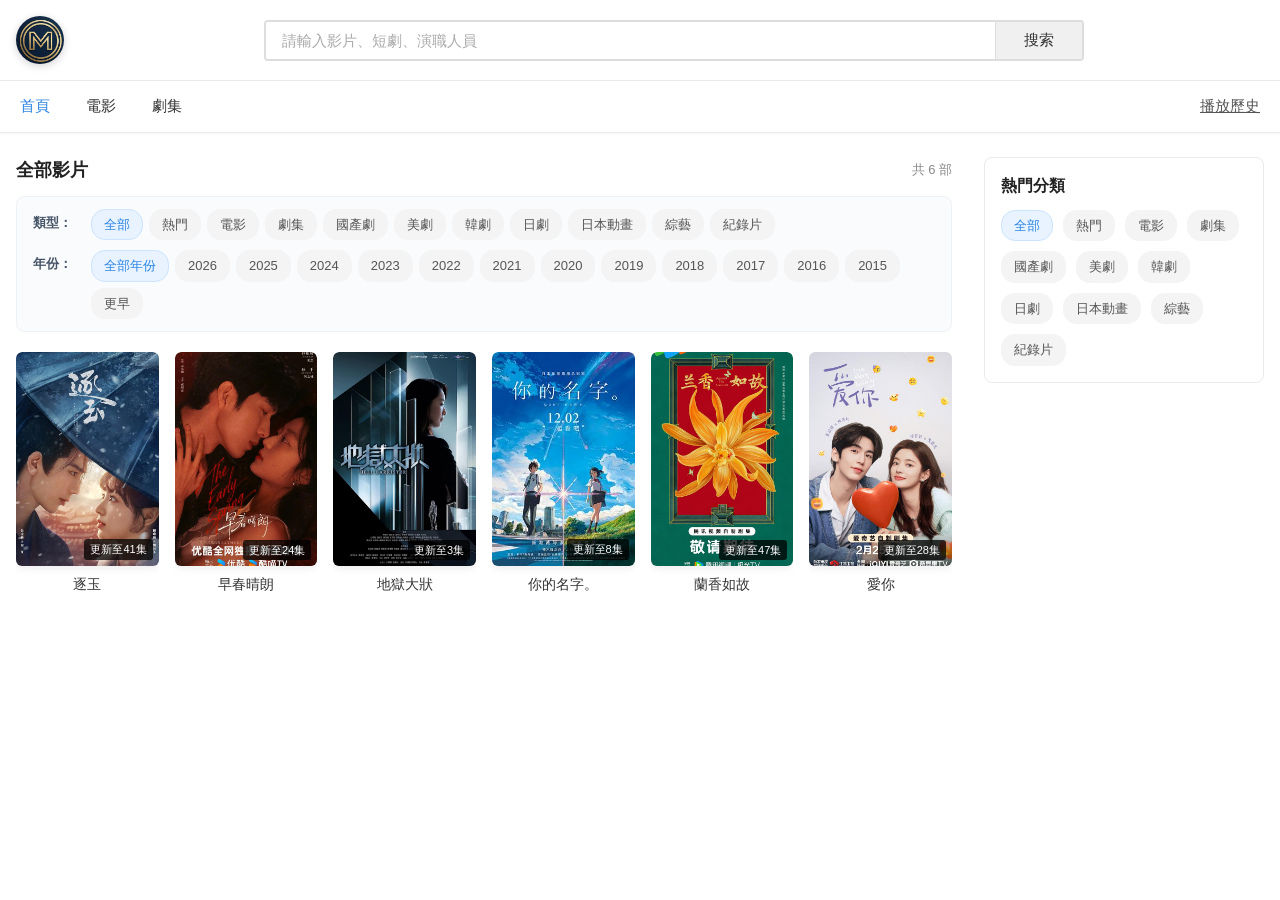
==== index.html @ cf7ba34e "Update - refresh function" ====
<!DOCTYPE html>
<html lang="zh-Hant">
<head>
  <meta charset="UTF-8">
  <meta name="viewport" content="width=device-width, initial-scale=1.0">
  <meta name="referrer" content="no-referrer">
  <title>影片串流媒體 - 在線點播與觀看</title>
  <link rel="icon" href="favicon.ico" type="image/x-icon">
  <link rel="shortcut icon" href="favicon.ico" type="image/x-icon">
  <link rel="apple-touch-icon" href="img/logo-192.png">
  <link rel="manifest" href="manifest.json">
  <link rel="stylesheet" href="css/style.css">
</head>
<body>

  <!-- Top Header with Logo and Search -->
  <header class="site-header">
    <div class="container">
      <div class="header-top">
        <a href="index.html" class="brand-logo" title="返回首頁"></a>
        <div class="search-box-wrap">
          <form id="searchForm" class="search-form">
            <input type="text" id="searchInput" class="search-input" placeholder="請輸入影片、短劇、演職人員" autocomplete="off">
            <button type="submit" class="search-btn">搜索</button>
          </form>
        </div>
      </div>
    </div>
  </header>

  <!-- Sub Navigation Bar -->
  <nav class="sub-nav">
    <div class="container">
      <ul class="nav-links">
        <li class="active"><a href="javascript:void(0)" onclick="filterCategory('all', this)">首頁</a></li>
        <li><a href="javascript:void(0)" onclick="filterCategory('電影', this)">電影</a></li>
        <li><a href="javascript:void(0)" onclick="filterCategory('劇集', this)">劇集</a></li>
        <li class="nav-right">
          <a href="history.html" class="nav-history-link">播放歷史</a>
        </li>
      </ul>
    </div>
  </nav>

  <!-- Main Body Content -->
  <main class="container">
    <div class="home-layout">
      
      <!-- Video Grid Section -->
      <section class="main-content">
        <div class="section-header" style="margin-bottom: 12px;">
          <h2 id="currentCategoryTitle" class="section-title">全部影片</h2>
          <span id="videoCountBadge" style="font-size: 13px; color: #888;">共 0 部</span>
        </div>

        <!-- Multi-Dimensional Filter Box (Type & Year) -->
        <div class="filter-panel" style="background: #fafbfc; border: 1px solid #edf2f7; border-radius: 8px; padding: 12px 16px; margin-bottom: 20px;">
          <!-- Type / Subcategory Row -->
          <div class="filter-row" style="display: flex; align-items: flex-start; gap: 10px; margin-bottom: 10px;">
            <span class="filter-label" style="font-size: 13px; font-weight: bold; color: #475569; padding-top: 4px; min-width: 48px;">類型：</span>
            <div id="subcategoryFilterBar" style="display: flex; flex-wrap: wrap; gap: 6px; flex: 1;">
              <!-- Dynamically populated -->
            </div>
          </div>
          <!-- Year Row -->
          <div class="filter-row" style="display: flex; align-items: flex-start; gap: 10px;">
            <span class="filter-label" style="font-size: 13px; font-weight: bold; color: #475569; padding-top: 4px; min-width: 48px;">年份：</span>
            <div id="yearFilterBar" style="display: flex; flex-wrap: wrap; gap: 6px; flex: 1;">
              <!-- Dynamically populated years -->
            </div>
          </div>
        </div>

        <!-- Video Cards Container -->
        <div id="videoGrid" class="video-grid">
          <!-- Dynamically populated or empty state -->
        </div>

        <!-- Day 1 Empty State -->
        <div id="emptyState" class="empty-state" style="display: none;">
          <svg viewBox="0 0 24 24" fill="none" stroke="currentColor" stroke-width="1.5">
            <path stroke-linecap="round" stroke-linejoin="round" d="m15.75 10.5 4.72-4.72a.75.75 0 0 1 1.28.53v11.38a.75.75 0 0 1-1.28.53l-4.72-4.72M4.5 18.75h9a2.25 2.25 0 0 0 2.25-2.25v-9a2.25 2.25 0 0 0-2.25-2.25h-9A2.25 2.25 0 0 0 2.25 7.5v9a2.25 2.25 0 0 0 2.25 2.25Z" />
          </svg>
          <h3>暫無影片</h3>
          <p>當前影片庫暫無影片，最新影視資源正在更新中，敬請期待！</p>
        </div>
      </section>

      <!-- Right Sidebar Tags -->
      <aside class="sidebar-content">
        <div class="sidebar-box">
          <h3 class="sidebar-title">最近熱門分類</h3>
          <div class="tag-cloud" id="tagCloud">
            <span class="tag-pill active" onclick="filterTag('全部', this)">全部</span>
            <span class="tag-pill" onclick="filterTag('熱門', this)">熱門</span>
            <span class="tag-pill" onclick="filterTag('國產劇', this)">國產劇</span>
            <span class="tag-pill" onclick="filterTag('美劇', this)">美劇</span>
            <span class="tag-pill" onclick="filterTag('英劇', this)">英劇</span>
            <span class="tag-pill" onclick="filterTag('韓劇', this)">韓劇</span>
            <span class="tag-pill" onclick="filterTag('日劇', this)">日劇</span>
            <span class="tag-pill" onclick="filterTag('港劇', this)">港劇</span>
            <span class="tag-pill" onclick="filterTag('日本動畫', this)">日本動畫</span>
            <span class="tag-pill" onclick="filterTag('綜藝', this)">綜藝</span>
            <span class="tag-pill" onclick="filterTag('紀錄片', this)">紀錄片</span>
          </div>
        </div>
      </aside>

    </div>
  </main>

  <script src="js/app.js"></script>
  <script>
    // Register Service Worker for PWA Store Readiness
    if ('serviceWorker' in navigator) {
      window.addEventListener('load', () => {
        navigator.serviceWorker.register('./sw.js').then((reg) => {
          console.log('ServiceWorker registered with scope:', reg.scope);
        }).catch((err) => {
          console.warn('ServiceWorker registration error:', err);
        });
      });
    }

    let allVideos = [];
    let currentCategory = 'all';
    let currentTag = '全部';
    let currentYear = '全部年份';
    let searchQuery = '';

    const SUBCATEGORIES = {
      "劇集": ["全部", "國產劇", "美劇", "英劇", "韓劇", "日劇", "港劇", "日本動畫", "綜藝", "紀錄片"],
      "電影": ["全部", "最新", "經典", "華語", "歐美", "韓國", "日本", "動作", "喜劇", "愛情", "科幻", "懸疑", "恐怖"]
    };

    const YEARS = [
      "全部年份", "2026", "2025", "2024", "2023", "2022", "2021",
      "2020", "2019", "2018", "2017", "2016", "2015", "更早"
    ];

    document.addEventListener('DOMContentLoaded', async () => {
      initCommonHeader('home');
      
      // Check query param for category
      const urlCat = getUrlParam('cat');
      if (urlCat) {
        if (urlCat.includes('電影') || urlCat.includes('電影')) {
          currentCategory = '電影';
        } else if (urlCat.includes('劇') || urlCat.includes('劇')) {
          currentCategory = '劇集';
        }
        updateNavActive();
      }

      // Check query param for search
      const urlQ = getUrlParam('q');
      if (urlQ) {
        document.getElementById('searchInput').value = urlQ;
        searchQuery = urlQ;
      }

      renderCategorySubFilterUI();
      renderYearFilterUI();
      await refreshVideoList();

      // Auto-refresh library when returning to app on TV Box or switching back to tab
      document.addEventListener('visibilitychange', () => {
        if (document.visibilityState === 'visible') {
          refreshVideoList();
        }
      });
    });

    function updateNavActive() {
      const lis = document.querySelectorAll('.nav-links li');
      lis.forEach(li => {
        const txt = li.textContent.trim();
        if (currentCategory === 'all' && txt === '首頁') li.classList.add('active');
        else if (currentCategory === '電影' && txt === '電影') li.classList.add('active');
        else if (currentCategory === '劇集' && txt === '劇集') li.classList.add('active');
        else li.classList.remove('active');
      });
      document.getElementById('currentCategoryTitle').textContent = currentCategory === 'all' ? '全部影片' : currentCategory;
    }

    async function refreshVideoList() {
      allVideos = await loadVideos();
      renderFilteredVideos();
    }

    function renderFilteredVideos() {
      const grid = document.getElementById('videoGrid');
      const emptyState = document.getElementById('emptyState');
      const badge = document.getElementById('videoCountBadge');

      let filtered = allVideos.slice();

      // Category filter
      if (currentCategory !== 'all') {
        filtered = filtered.filter(v => (v.category || '').includes(currentCategory));
      }

      // Tag / Subcategory filter
      if (currentTag !== '全部') {
        filtered = filtered.filter(v => {
          const sub = v.subcategory || '';
          const tags = Array.isArray(v.tags) ? v.tags.join(' ') : '';
          const detailsStr = v.details ? Object.values(v.details).join(' ') : '';
          const fullMeta = `${sub} ${tags} ${detailsStr} ${v.title} ${v.category || ''}`;
          return fullMeta.includes(currentTag);
        });
      }

      // Year filter
      if (currentYear !== '全部年份') {
        filtered = filtered.filter(v => {
          const y = String((v.details && v.details.year) || v.year || '').trim();
          if (!y) return false;
          if (currentYear === '更早') {
            const m = y.match(/\d{4}/);
            return m ? parseInt(m[0], 10) < 2015 : false;
          }
          return y.includes(currentYear);
        });
      }

      // Search filter
      if (searchQuery.trim()) {
        const q = searchQuery.toLowerCase().trim();
        filtered = filtered.filter(v => {
          const title = (v.title || '').toLowerCase();
          const actors = (v.details && v.details.actors ? v.details.actors : '').toLowerCase();
          const alias = (v.details && v.details.alias ? v.details.alias : '').toLowerCase();
          return title.includes(q) || actors.includes(q) || alias.includes(q);
        });
      }

      badge.textContent = `共 ${filtered.length} 部`;

      if (filtered.length === 0) {
        grid.style.display = 'none';
        emptyState.style.display = 'block';
        if (allVideos.length > 0) {
          emptyState.querySelector('h3').textContent = '未找到匹配的影片';
          emptyState.querySelector('p').textContent = '換個關鍵詞或分類標籤試試吧！';
        } else {
          emptyState.querySelector('h3').textContent = '影片庫暫無影片（Day 1）';
          emptyState.querySelector('p').textContent = '請進入【管理後臺】輸入愛看機器人連結添加影片，或者點擊體驗演示影片。';
        }
        return;
      }

      emptyState.style.display = 'none';
      grid.style.display = 'grid';
      grid.innerHTML = '';

      filtered.forEach(video => {
        const card = document.createElement('a');
        card.className = 'video-card';
        card.href = `play.html?id=${encodeURIComponent(video.id)}`;

        let epBadge = '';
        if (video.sources && video.sources.length > 0) {
          const epCount = video.sources[0].episodes ? video.sources[0].episodes.length : 0;
          epBadge = epCount > 1 ? `更新至${epCount}集` : (epCount === 1 ? '全1集' : '正片');
        }

        const posterUrl = video.poster || APP_CONFIG.DEFAULT_FALLBACK_POSTER;

        card.innerHTML = `
          <div class="poster-wrap">
            <img src="${posterUrl}" alt="${video.title}" loading="lazy" referrerpolicy="no-referrer" onerror="this.src='${APP_CONFIG.DEFAULT_FALLBACK_POSTER}'">
            ${epBadge ? `<span class="poster-badge">${epBadge}</span>` : ''}
          </div>
          <div class="video-card-title" title="${video.title}">${video.title}</div>
        `;
        grid.appendChild(card);
      });
    }

    function renderCategorySubFilterUI() {
      const subcatBar = document.getElementById('subcategoryFilterBar');
      const tagCloud = document.getElementById('tagCloud');
      const sidebarTitle = document.querySelector('.sidebar-title');

      let tagList = [];
      if (currentCategory === '劇集') {
        tagList = SUBCATEGORIES['劇集'];
        if (sidebarTitle) sidebarTitle.textContent = '劇集分類';
      } else if (currentCategory === '電影') {
        tagList = SUBCATEGORIES['電影'];
        if (sidebarTitle) sidebarTitle.textContent = '電影分類';
      } else {
        tagList = ["全部", "熱門", "電影", "劇集", "國產劇", "美劇", "韓劇", "日劇", "日本動畫", "綜藝", "紀錄片"];
        if (sidebarTitle) sidebarTitle.textContent = '熱門分類';
      }

      // Render top subcat strip
      if (subcatBar) {
        subcatBar.style.display = 'flex';
        subcatBar.innerHTML = '';
        tagList.forEach(t => {
          const btn = document.createElement('span');
          btn.className = 'tag-pill' + (t === currentTag ? ' active' : '');
          btn.textContent = t;
          btn.style.cursor = 'pointer';
          btn.onclick = () => filterTag(t);
          subcatBar.appendChild(btn);
        });
      }

      // Render sidebar tag cloud
      if (tagCloud) {
        tagCloud.innerHTML = '';
        tagList.forEach(t => {
          const pill = document.createElement('span');
          pill.className = 'tag-pill' + (t === currentTag ? ' active' : '');
          pill.textContent = t;
          pill.style.cursor = 'pointer';
          pill.onclick = () => filterTag(t);
          tagCloud.appendChild(pill);
        });
      }
    }

    function renderYearFilterUI() {
      const yearBar = document.getElementById('yearFilterBar');
      if (!yearBar) return;
      yearBar.innerHTML = '';
      YEARS.forEach(yr => {
        const btn = document.createElement('span');
        btn.className = 'tag-pill' + (yr === currentYear ? ' active' : '');
        btn.textContent = yr;
        btn.style.cursor = 'pointer';
        btn.onclick = () => filterYear(yr);
        yearBar.appendChild(btn);
      });
    }

    function filterYear(yr) {
      currentYear = yr;
      renderYearFilterUI();
      renderFilteredVideos();
    }

    function filterCategory(cat, el) {
      currentCategory = cat;
      currentTag = '全部';
      currentYear = '全部年份';
      updateNavActive();
      renderCategorySubFilterUI();
      renderYearFilterUI();
      renderFilteredVideos();
    }

    function filterTag(tag, el) {
      currentTag = tag;
      renderCategorySubFilterUI();
      renderFilteredVideos();
    }

    window.performSearch = function(query) {
      searchQuery = query;
      renderFilteredVideos();
    };

    // Load Demo Video (from ikanbot 898899 愛你)
    async function loadDemoVideo() {
      const demoVideo = {
        id: "898899",
        title: "愛你",
        poster: "https://img2.doubanio.com/view/photo/m_ratio_poster/public/p2918554091.jpg",
        category: "劇集",
        tags: ["熱門", "國產劇"],
        details: {
          alias: "愛你，是我做過最好的事,愛上你是我做過最好的事",
          year: "2025",
          region: "中國大陸",
          actors: "車亮逸/張凌赫,徐若晗,王宥鈞,唐九洲,黃燦燦"
        },
        sources: [
          {
            name: "線路1 (穩定秒播)",
            episodes: [
              { name: "第1集", url: "https://play.xluuss.com/play/7e52BRqa/index.m3u8" },
              { name: "第2集", url: "https://play.xluuss.com/play/negwR2Ze/index.m3u8" },
              { name: "第3集", url: "https://play.xluuss.com/play/bo2YjNka/index.m3u8" },
              { name: "第4集", url: "https://play.xluuss.com/play/rb231MGe/index.m3u8" },
              { name: "第5集", url: "https://play.xluuss.com/play/rb231Mde/index.m3u8" },
              { name: "第6集", url: "https://play.xluuss.com/play/rb2314Le/index.m3u8" },
              { name: "第7集", url: "https://play.xluuss.com/play/vbm3x3qd/index.m3u8" },
              { name: "第8集", url: "https://play.xluuss.com/play/negwrPje/index.m3u8" }
            ]
          },
          {
            name: "線路2 (備用極速)",
            episodes: [
              { name: "第1集", url: "https://v.gsuus.com/play/Rb41Azgd/index.m3u8" },
              { name: "第2集", url: "https://v.gsuus.com/play/dJ6ZvXDd/index.m3u8" },
              { name: "第3集", url: "https://v.gsuus.com/play/xe7Z6O1b/index.m3u8" },
              { name: "第4集", url: "https://v.gsuus.com/play/6dBRoVva/index.m3u8" }
            ]
          }
        ]
      };

      try {
        // If server is running, save via server
        const res = await fetch('/api/save-video', {
          method: 'POST',
          headers: { 'Content-Type': 'application/json' },
          body: JSON.stringify({ video: demoVideo })
        });
        if (res.ok) {
          alert('演示影片已成功保存到網站！');
          window.location.reload();
          return;
        }
      } catch (e) {
        // Fallback: in-memory / local preview
      }

      allVideos = [demoVideo];
      renderFilteredVideos();
      alert('已加載演示數據！您可以點擊卡片觀看或在管理後臺測試真實連結！');
    }
  </script>
</body>
</html>
---- css/style.css ----
/* ==========================================================================
   Video Streaming Application - Modern Responsive Stylesheet
   Matches iKanbot Layout & Experience
   ========================================================================== */

:root {
  --primary-color: #2b85e4;
  --primary-hover: #1b6ac2;
  --accent-green: #38b000;
  --accent-hover: #2d8c00;
  --text-main: #333333;
  --text-muted: #777777;
  --text-light: #999999;
  --bg-main: #ffffff;
  --bg-secondary: #f7f8fa;
  --border-color: #eaeaea;
  --border-active: #2b85e4;
  --shadow-sm: 0 1px 3px rgba(0,0,0,0.08);
  --shadow-md: 0 4px 12px rgba(0,0,0,0.08);
  --radius-sm: 4px;
  --radius-md: 8px;
  --radius-lg: 12px;
  --font-family: -apple-system, BlinkMacSystemFont, "Segoe UI", Roboto, "Helvetica Neue", Arial, "PingFang TC", "Microsoft JhengHei", "微軟正黑體", "PingFang SC", "Microsoft YaHei", sans-serif;
}

* {
  box-sizing: border-box;
  margin: 0;
  padding: 0;
}

body {
  font-family: var(--font-family);
  background-color: var(--bg-main);
  color: var(--text-main);
  line-height: 1.5;
  -webkit-font-smoothing: antialiased;
}

a {
  color: inherit;
  text-decoration: none;
  transition: color 0.2s;
}

a:hover {
  color: var(--primary-color);
}

.container {
  max-width: 1280px;
  margin: 0 auto;
  padding: 0 16px;
}

/* ==========================================================================
   Top Header & Search Bar
   ========================================================================== */
.site-header {
  border-bottom: 1px solid var(--border-color);
  background: #fff;
  padding: 16px 0;
}

.header-top {
  display: flex;
  align-items: center;
  gap: 20px;
}

.brand-logo {
  display: flex;
  align-items: center;
  gap: 8px;
  flex-shrink: 0;
  cursor: pointer;
  user-select: none;
}

.brand-logo img, .site-logo-img {
  width: 48px;
  height: 48px;
  border-radius: 50%;
  object-fit: cover;
  display: block;
  box-shadow: 0 2px 8px rgba(0,0,0,0.18);
  transition: transform 0.2s ease, box-shadow 0.2s ease;
}

.brand-logo:hover img, .brand-logo:hover .site-logo-img {
  transform: scale(1.08);
  box-shadow: 0 4px 14px rgba(43, 133, 228, 0.4);
}

.site-logo-img.spinning, .brand-logo:active img {
  animation: logo-spin 0.6s cubic-bezier(0.4, 0, 0.2, 1);
}

@keyframes logo-spin {
  0% { transform: rotate(0deg) scale(1); }
  50% { transform: rotate(180deg) scale(0.92); }
  100% { transform: rotate(360deg) scale(1); }
}

/* TV Box / Remote Focus Highlight */
:focus-visible, .tv-focused {
  outline: 3px solid #2b85e4 !important;
  outline-offset: 2px !important;
  box-shadow: 0 0 12px rgba(43, 133, 228, 0.6) !important;
  transform: scale(1.03);
}

.search-box-wrap {
  flex: 1;
  display: flex;
  justify-content: center;
}

.search-form {
  display: flex;
  width: 100%;
  max-width: 820px;
  border: 2px solid #ddd;
  border-radius: var(--radius-sm);
  overflow: hidden;
  background: #fff;
  transition: border-color 0.2s;
}

.search-form:focus-within {
  border-color: #666;
}

.search-input {
  flex: 1;
  border: none;
  padding: 10px 16px;
  font-size: 15px;
  outline: none;
  color: #333;
}

.search-input::placeholder {
  color: #aaa;
}

.search-btn {
  background: #f0f0f0;
  border: none;
  border-left: 1px solid #ddd;
  padding: 0 28px;
  font-size: 15px;
  font-weight: 500;
  color: #333;
  cursor: pointer;
  transition: background 0.2s;
}

.search-btn:hover {
  background: #e4e4e4;
}

/* Sub-navbar */
.sub-nav {
  border-bottom: 1px solid var(--border-color);
  box-shadow: 0 1px 3px rgba(0, 0, 0, 0.04);
  background: #fff;
  padding: 8px 0;
  margin-bottom: 24px;
}

.nav-links {
  display: flex;
  align-items: center;
  list-style: none;
  gap: 28px;
  font-size: 15px;
  font-weight: 500;
}

.nav-links li a {
  padding: 6px 4px;
  display: block;
}

.nav-links li.active a,
.nav-links li a:hover {
  color: var(--primary-color);
}

.nav-right {
  margin-left: auto;
  display: flex;
  align-items: center;
  gap: 20px;
}

.nav-history-link {
  text-decoration: underline;
  color: #555;
}

.nav-admin-btn {
  background: var(--primary-color);
  color: #fff !important;
  padding: 5px 12px !important;
  border-radius: var(--radius-sm);
  font-size: 13px;
  display: inline-flex;
  align-items: center;
  gap: 4px;
}

.nav-admin-btn:hover {
  background: var(--primary-hover);
}

/* ==========================================================================
   Main Grid Layout (Homepage)
   ========================================================================== */
.home-layout {
  display: flex;
  gap: 32px;
}

.main-content {
  flex: 1;
  min-width: 0;
}

.sidebar-content {
  width: 280px;
  flex-shrink: 0;
}

.section-header {
  display: flex;
  justify-content: space-between;
  align-items: center;
  margin-bottom: 16px;
}

.section-title {
  font-size: 18px;
  font-weight: bold;
  color: #222;
}

/* Video Grid */
.video-grid {
  display: grid;
  grid-template-columns: repeat(auto-fill, minmax(140px, 1fr));
  gap: 20px 16px;
}

@media (min-width: 992px) {
  .video-grid {
    grid-template-columns: repeat(6, 1fr);
  }
}

.video-card {
  display: flex;
  flex-direction: column;
  cursor: pointer;
  transition: transform 0.2s, box-shadow 0.2s;
  border-radius: 6px;
  overflow: hidden;
  text-decoration: none;
}

.video-card:hover {
  transform: translateY(-4px);
}

.poster-wrap {
  position: relative;
  width: 100%;
  aspect-ratio: 2 / 3;
  background-color: #eaeaea;
  border-radius: 6px;
  overflow: hidden;
  box-shadow: 0 2px 8px rgba(0, 0, 0, 0.08);
}

.poster-wrap img {
  width: 100%;
  height: 100%;
  object-fit: cover;
  transition: transform 0.3s;
}

.video-card:hover .poster-wrap img {
  transform: scale(1.04);
}

.poster-badge {
  position: absolute;
  right: 6px;
  bottom: 6px;
  background: rgba(0, 0, 0, 0.75);
  color: #fff;
  font-size: 11px;
  padding: 2px 6px;
  border-radius: 3px;
}

.video-card-title {
  font-size: 14px;
  color: #333;
  margin-top: 8px;
  text-align: center;
  white-space: nowrap;
  overflow: hidden;
  text-overflow: ellipsis;
  font-weight: 500;
}

.video-card:hover .video-card-title {
  color: var(--primary-color);
}

/* Sidebar Tags */
.sidebar-box {
  background: #fff;
  border: 1px solid var(--border-color);
  border-radius: var(--radius-md);
  padding: 16px;
  margin-bottom: 20px;
}

.sidebar-title {
  font-size: 16px;
  font-weight: bold;
  margin-bottom: 12px;
  color: #222;
}

.tag-cloud {
  display: flex;
  flex-wrap: wrap;
  gap: 10px;
}

.tag-pill {
  font-size: 13px;
  padding: 5px 12px;
  border-radius: 14px;
  background: #f4f4f4;
  color: #555;
  cursor: pointer;
  transition: all 0.2s;
  border: 1px solid transparent;
}

.tag-pill:hover,
.tag-pill.active {
  background: #e8f3ff;
  color: var(--primary-color);
  border-color: #cce4ff;
  font-weight: 500;
}

/* Empty State */
.empty-state {
  text-align: center;
  padding: 60px 20px;
  background: var(--bg-secondary);
  border-radius: var(--radius-md);
  border: 2px dashed #ddd;
}

.empty-state svg {
  width: 72px;
  height: 72px;
  stroke: #aaa;
  margin-bottom: 16px;
}

.empty-state h3 {
  font-size: 20px;
  color: #444;
  margin-bottom: 8px;
}

.empty-state p {
  color: var(--text-muted);
  font-size: 14px;
  max-width: 480px;
  margin: 0 auto 20px auto;
}

.btn-primary {
  background: var(--primary-color);
  color: #fff;
  padding: 9px 20px;
  border: none;
  border-radius: var(--radius-sm);
  font-size: 14px;
  cursor: pointer;
  text-decoration: none;
  display: inline-block;
  font-weight: 500;
  transition: background 0.2s;
}

.btn-primary:hover {
  background: var(--primary-hover);
  color: #fff;
}

.btn-secondary {
  background: #f0f0f0;
  color: #333;
  padding: 8px 16px;
  border: 1px solid #ddd;
  border-radius: var(--radius-sm);
  font-size: 13px;
  cursor: pointer;
  transition: background 0.2s;
}

.btn-secondary:hover {
  background: #e4e4e4;
}

.btn-outline {
  background: transparent;
  color: var(--primary-color);
  border: 1px solid var(--primary-color);
  padding: 7px 15px;
  border-radius: var(--radius-sm);
  font-size: 13px;
  cursor: pointer;
  transition: all 0.2s;
}

.btn-outline:hover {
  background: var(--primary-color);
  color: #fff;
}

.btn-danger {
  background: #ff4d4f;
  color: #fff;
  border: none;
  padding: 6px 12px;
  border-radius: var(--radius-sm);
  font-size: 12px;
  cursor: pointer;
}

.btn-danger:hover {
  background: #d9363e;
}

/* ==========================================================================
   Video Play Page Layout
   ========================================================================== */
.warning-banner {
  background: #111;
  color: #e0e0e0;
  padding: 10px 16px;
  font-size: 13px;
  border-radius: 4px;
  margin-bottom: 12px;
}

.warning-banner strong {
  color: #ffcc00;
}

.player-wrapper {
  position: relative;
  width: 100%;
  aspect-ratio: 16 / 9;
  background: #000;
  border-radius: var(--radius-sm);
  overflow: hidden;
  box-shadow: 0 4px 16px rgba(0, 0, 0, 0.2);
  margin-bottom: 16px;
}

.player-wrapper video {
  width: 100%;
  height: 100%;
  object-fit: contain;
  background: #000;
}

.player-loading-overlay {
  position: absolute;
  inset: 0;
  display: flex;
  flex-direction: column;
  align-items: center;
  justify-content: center;
  background: rgba(0, 0, 0, 0.75);
  color: #fff;
  font-size: 15px;
  z-index: 5;
}

.center-play-overlay {
  position: absolute;
  inset: 0;
  display: flex;
  flex-direction: column;
  align-items: center;
  justify-content: center;
  background: rgba(0, 0, 0, 0.45);
  cursor: pointer;
  z-index: 10;
  transition: all 0.25s ease;
}

.center-play-overlay:hover {
  background: rgba(0, 0, 0, 0.25);
}

.center-play-icon {
  width: 76px;
  height: 76px;
  border-radius: 50%;
  background: rgba(43, 133, 228, 0.95);
  display: flex;
  align-items: center;
  justify-content: center;
  box-shadow: 0 4px 20px rgba(0, 0, 0, 0.5);
  transition: transform 0.2s ease, background 0.2s ease;
}

.center-play-icon svg {
  width: 36px;
  height: 36px;
  color: #fff;
  fill: #fff;
  margin-left: 4px;
}

.center-play-overlay:hover .center-play-icon {
  transform: scale(1.12);
  background: #1b6ac2;
}

.center-play-text {
  color: #fff;
  font-size: 14px;
  font-weight: 500;
  margin-top: 12px;
  letter-spacing: 1px;
  text-shadow: 0 2px 4px rgba(0, 0, 0, 0.6);
}

.spinner {
  width: 42px;
  height: 42px;
  border: 3px solid rgba(255, 255, 255, 0.2);
  border-top-color: var(--primary-color);
  border-radius: 50%;
  animation: spin 0.8s linear infinite;
  margin-bottom: 12px;
}

@keyframes spin {
  to { transform: rotate(360deg); }
}

.play-detail-layout {
  display: flex;
  gap: 28px;
  margin-top: 16px;
}

.play-left {
  flex: 1;
  min-width: 0;
}

.play-right {
  width: 340px;
  flex-shrink: 0;
}

.video-heading {
  font-size: 24px;
  font-weight: 700;
  margin-bottom: 8px;
  color: #111;
}

.line-info-bar {
  display: flex;
  align-items: baseline;
  gap: 8px;
  margin-bottom: 6px;
}

.line-info-title {
  font-size: 16px;
  font-weight: 600;
  color: #222;
}

.line-info-count {
  font-size: 13px;
  color: #777;
}

.line-disclaimer {
  color: #777;
  font-size: 13px;
  margin-bottom: 18px;
  line-height: 1.4;
}

/* Sources & Episodes */
.source-section {
  margin-bottom: 22px;
  background: #fff;
  border: 1px solid var(--border-color);
  border-radius: var(--radius-md);
  padding: 16px;
}

.source-header {
  display: flex;
  align-items: center;
  justify-content: space-between;
  margin-bottom: 12px;
}

.source-title {
  font-size: 15px;
  font-weight: bold;
  color: #333;
  display: flex;
  align-items: center;
  gap: 8px;
}

.source-tag {
  background: #eef5fe;
  color: var(--primary-color);
  font-size: 12px;
  padding: 2px 8px;
  border-radius: 4px;
  font-weight: normal;
}

.episode-grid {
  display: grid;
  grid-template-columns: repeat(auto-fill, minmax(76px, 1fr));
  gap: 8px;
  max-height: 280px;
  overflow-y: auto;
  padding-right: 4px;
}

/* Episode buttons styled matching image 2 */
.episode-btn {
  display: flex;
  align-items: center;
  justify-content: center;
  background: #f7f7f7;
  border: 1px solid #e2e2e2;
  border-radius: var(--radius-sm);
  padding: 9px 6px;
  font-size: 13px;
  color: #333;
  cursor: pointer;
  user-select: none;
  transition: all 0.15s ease;
  white-space: nowrap;
  text-overflow: ellipsis;
  overflow: hidden;
}

.episode-btn:hover {
  background: #eef4fb;
  border-color: #bdd6f5;
  color: var(--primary-color);
}

.episode-btn.active {
  background: var(--primary-color);
  border-color: var(--primary-color);
  color: #fff;
  font-weight: bold;
}

/* Detail Info Card in Play Page */
.media-info-card {
  background: #f4f4f4;
  border-radius: var(--radius-md);
  padding: 16px;
}

.media-info-inner {
  display: flex;
  gap: 14px;
}

.media-info-poster {
  width: 95px;
  height: 135px;
  border-radius: 4px;
  object-fit: cover;
  flex-shrink: 0;
  box-shadow: 0 2px 6px rgba(0,0,0,0.12);
}

.media-info-text {
  flex: 1;
  font-size: 13px;
  line-height: 1.5;
  color: #444;
}

.media-info-title {
  font-size: 16px;
  font-weight: bold;
  color: #111;
  margin-bottom: 4px;
}

.media-info-alias {
  color: #666;
  margin-bottom: 6px;
  font-size: 12px;
  display: -webkit-box;
  -webkit-line-clamp: 2;
  -webkit-box-orient: vertical;
  overflow: hidden;
}

.media-meta-row {
  margin-bottom: 4px;
  color: #555;
}

.media-meta-row strong {
  color: #333;
}

/* ==========================================================================
   Admin Page Styles
   ========================================================================== */
.admin-card {
  background: #fff;
  border: 1px solid var(--border-color);
  border-radius: var(--radius-md);
  padding: 24px;
  margin-bottom: 24px;
  box-shadow: var(--shadow-sm);
}

.admin-card-title {
  font-size: 18px;
  font-weight: bold;
  color: #222;
  margin-bottom: 8px;
  display: flex;
  align-items: center;
  gap: 8px;
}

.admin-card-subtitle {
  font-size: 13px;
  color: var(--text-muted);
  margin-bottom: 18px;
}

.input-row {
  display: flex;
  gap: 12px;
  margin-bottom: 16px;
}

.form-input {
  flex: 1;
  border: 1px solid #ccc;
  border-radius: var(--radius-sm);
  padding: 10px 14px;
  font-size: 14px;
  outline: none;
}

.form-input:focus {
  border-color: var(--primary-color);
}

/* Parsed Result in Admin */
.parsed-box {
  background: #fbfbfb;
  border: 1px solid #e5e5e5;
  border-radius: var(--radius-md);
  padding: 20px;
  margin-top: 20px;
}

.sources-batch-bar {
  display: flex;
  align-items: center;
  justify-content: space-between;
  flex-wrap: wrap;
  gap: 10px;
  background: #f0f4f8;
  padding: 12px 16px;
  border-radius: 6px;
  margin: 16px 0;
}

.batch-actions {
  display: flex;
  gap: 8px;
  flex-wrap: wrap;
}

.sources-admin-list {
  display: block;
  max-height: 480px;
  overflow-y: auto;
  padding-right: 6px;
}

.source-admin-row {
  display: block;
  min-height: 52px;
  border: 1px solid #e2e8f0;
  border-radius: 8px;
  margin-bottom: 10px;
  background: #fff;
  transition: all 0.2s;
}

.source-admin-row.active {
  border-color: var(--primary-color);
  box-shadow: 0 2px 6px rgba(43, 133, 228, 0.12);
}

.source-admin-row-top {
  display: flex;
  align-items: center;
  justify-content: space-between;
  padding: 12px 16px;
  min-height: 50px;
  background: #fafbfc;
  cursor: pointer;
  border-radius: 7px;
  user-select: none;
}

.source-admin-row-top:hover {
  background: #f1f5f9;
}

.episodes-preview-panel {
  padding: 14px 16px;
  background: #ffffff;
  border-top: 1px solid #eef2f6;
  border-bottom-left-radius: 7px;
  border-bottom-right-radius: 7px;
  display: none;
}

.source-item-left {
  display: flex;
  align-items: center;
  gap: 12px;
}

.source-item-name {
  font-weight: 600;
  font-size: 14px;
}

.badge-status {
  font-size: 11px;
  padding: 2px 8px;
  border-radius: 10px;
  font-weight: 500;
}

.badge-status.success {
  background: #e6f7e9;
  color: #2e7d32;
}

.badge-status.error {
  background: #feebee;
  color: #c62828;
}

.badge-status.testing {
  background: #fff8e1;
  color: #f57f17;
}

/* History table */
.history-table {
  width: 100%;
  border-collapse: collapse;
  margin-top: 16px;
}

.history-table th,
.history-table td {
  padding: 12px 14px;
  text-align: left;
  border-bottom: 1px solid var(--border-color);
  font-size: 14px;
}

.history-table th {
  background: #f9f9f9;
  font-weight: 600;
  color: #444;
}

/* Responsive adjustments */
@media (max-width: 900px) {
  .home-layout {
    flex-direction: column-reverse;
  }
  .sidebar-content {
    width: 100%;
  }
  .play-detail-layout {
    flex-direction: column;
  }
  .play-right {
    width: 100%;
  }
  .header-top {
    flex-direction: column;
    align-items: stretch;
  }
  .search-box-wrap {
    width: 100%;
  }
}
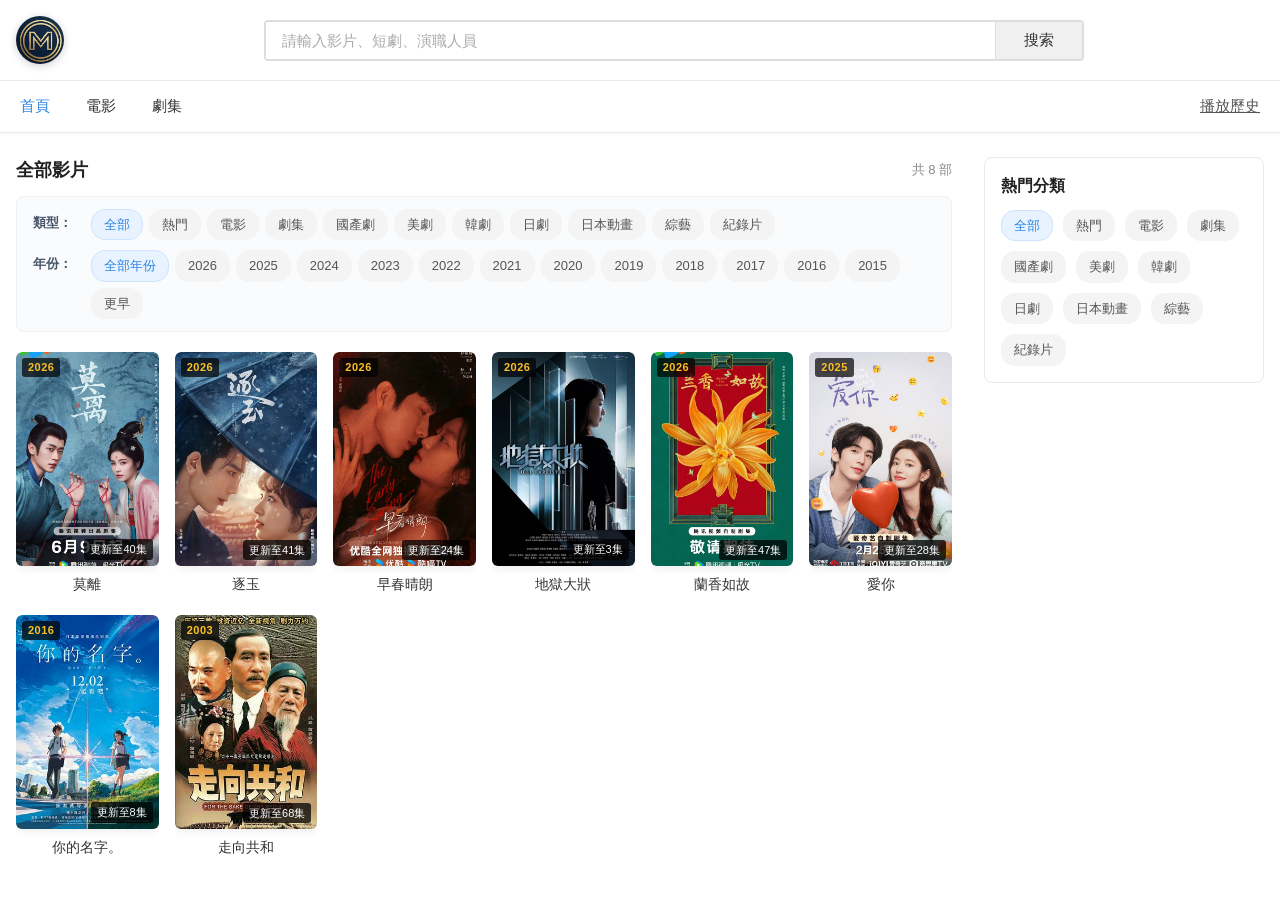
==== commit 54a0f4e0: "Update 莫离 and sorting" ====
--- a/index.html
+++ b/index.html
@@ -188,6 +188,13 @@
       renderFilteredVideos();
     }
 
+    function getVideoYear(v) {
+      if (!v) return 0;
+      const yStr = String((v.details && v.details.year) || v.year || '').trim();
+      const m = yStr.match(/\d{4}/);
+      return m ? parseInt(m[0], 10) : 0;
+    }
+
     function renderFilteredVideos() {
       const grid = document.getElementById('videoGrid');
       const emptyState = document.getElementById('emptyState');
@@ -235,6 +242,22 @@
         });
       }
 
+      // Sort by year of production descending (newest production year first)
+      filtered.sort((a, b) => {
+        const yearA = getVideoYear(a);
+        const yearB = getVideoYear(b);
+        if (yearB !== yearA) {
+          return yearB - yearA; // Higher year first (e.g. 2026 before 2025)
+        }
+        // Tie-breaker: updatedAt descending (newest updated/added first)
+        const timeA = a.updatedAt ? new Date(a.updatedAt).getTime() : 0;
+        const timeB = b.updatedAt ? new Date(b.updatedAt).getTime() : 0;
+        if (timeB !== timeA) {
+          return timeB - timeA;
+        }
+        return (parseInt(b.id, 10) || 0) - (parseInt(a.id, 10) || 0);
+      });
+
       badge.textContent = `共 ${filtered.length} 部`;
 
       if (filtered.length === 0) {
@@ -265,11 +288,14 @@
           epBadge = epCount > 1 ? `更新至${epCount}集` : (epCount === 1 ? '全1集' : '正片');
         }
 
+        const yearVal = getVideoYear(video);
+        const yearBadge = yearVal > 0 ? `<span class="poster-year-badge">${yearVal}</span>` : '';
         const posterUrl = video.poster || APP_CONFIG.DEFAULT_FALLBACK_POSTER;
 
         card.innerHTML = `
           <div class="poster-wrap">
             <img src="${posterUrl}" alt="${video.title}" loading="lazy" referrerpolicy="no-referrer" onerror="this.src='${APP_CONFIG.DEFAULT_FALLBACK_POSTER}'">
+            ${yearBadge}
             ${epBadge ? `<span class="poster-badge">${epBadge}</span>` : ''}
           </div>
           <div class="video-card-title" title="${video.title}">${video.title}</div>
--- a/css/style.css
+++ b/css/style.css
@@ -294,6 +294,21 @@
   transform: scale(1.04);
 }
 
+.poster-year-badge {
+  position: absolute;
+  left: 6px;
+  top: 6px;
+  background: rgba(0, 0, 0, 0.7);
+  color: #fbbf24;
+  font-size: 11px;
+  font-weight: 600;
+  padding: 1px 6px;
+  border-radius: 3px;
+  backdrop-filter: blur(2px);
+  letter-spacing: 0.5px;
+  z-index: 1;
+}
+
 .poster-badge {
   position: absolute;
   right: 6px;
@@ -303,6 +318,7 @@
   font-size: 11px;
   padding: 2px 6px;
   border-radius: 3px;
+  z-index: 1;
 }
 
 .video-card-title {
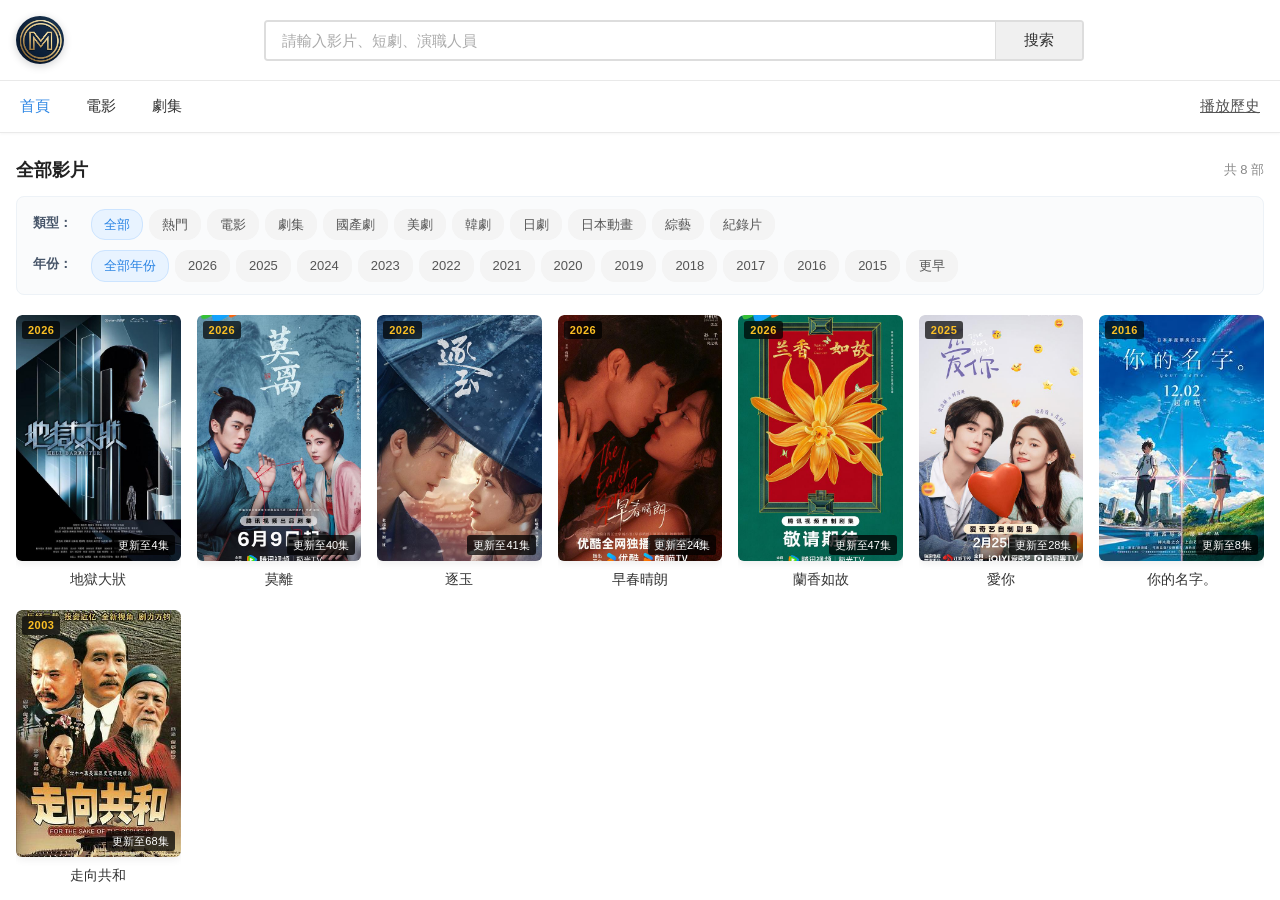
==== commit 043dea15: "Update - remove menu at the right" ====
--- a/index.html
+++ b/index.html
@@ -86,26 +86,6 @@
         </div>
       </section>
 
-      <!-- Right Sidebar Tags -->
-      <aside class="sidebar-content">
-        <div class="sidebar-box">
-          <h3 class="sidebar-title">最近熱門分類</h3>
-          <div class="tag-cloud" id="tagCloud">
-            <span class="tag-pill active" onclick="filterTag('全部', this)">全部</span>
-            <span class="tag-pill" onclick="filterTag('熱門', this)">熱門</span>
-            <span class="tag-pill" onclick="filterTag('國產劇', this)">國產劇</span>
-            <span class="tag-pill" onclick="filterTag('美劇', this)">美劇</span>
-            <span class="tag-pill" onclick="filterTag('英劇', this)">英劇</span>
-            <span class="tag-pill" onclick="filterTag('韓劇', this)">韓劇</span>
-            <span class="tag-pill" onclick="filterTag('日劇', this)">日劇</span>
-            <span class="tag-pill" onclick="filterTag('港劇', this)">港劇</span>
-            <span class="tag-pill" onclick="filterTag('日本動畫', this)">日本動畫</span>
-            <span class="tag-pill" onclick="filterTag('綜藝', this)">綜藝</span>
-            <span class="tag-pill" onclick="filterTag('紀錄片', this)">紀錄片</span>
-          </div>
-        </div>
-      </aside>
-
     </div>
   </main>
 
@@ -306,19 +286,14 @@
 
     function renderCategorySubFilterUI() {
       const subcatBar = document.getElementById('subcategoryFilterBar');
-      const tagCloud = document.getElementById('tagCloud');
-      const sidebarTitle = document.querySelector('.sidebar-title');
 
       let tagList = [];
       if (currentCategory === '劇集') {
         tagList = SUBCATEGORIES['劇集'];
-        if (sidebarTitle) sidebarTitle.textContent = '劇集分類';
       } else if (currentCategory === '電影') {
         tagList = SUBCATEGORIES['電影'];
-        if (sidebarTitle) sidebarTitle.textContent = '電影分類';
       } else {
         tagList = ["全部", "熱門", "電影", "劇集", "國產劇", "美劇", "韓劇", "日劇", "日本動畫", "綜藝", "紀錄片"];
-        if (sidebarTitle) sidebarTitle.textContent = '熱門分類';
       }
 
       // Render top subcat strip
@@ -332,19 +307,6 @@
           btn.style.cursor = 'pointer';
           btn.onclick = () => filterTag(t);
           subcatBar.appendChild(btn);
-        });
-      }
-
-      // Render sidebar tag cloud
-      if (tagCloud) {
-        tagCloud.innerHTML = '';
-        tagList.forEach(t => {
-          const pill = document.createElement('span');
-          pill.className = 'tag-pill' + (t === currentTag ? ' active' : '');
-          pill.textContent = t;
-          pill.style.cursor = 'pointer';
-          pill.onclick = () => filterTag(t);
-          tagCloud.appendChild(pill);
         });
       }
     }
--- a/css/style.css
+++ b/css/style.css
@@ -256,6 +256,12 @@
 @media (min-width: 992px) {
   .video-grid {
     grid-template-columns: repeat(6, 1fr);
+  }
+}
+
+@media (min-width: 1200px) {
+  .video-grid {
+    grid-template-columns: repeat(7, 1fr);
   }
 }
 
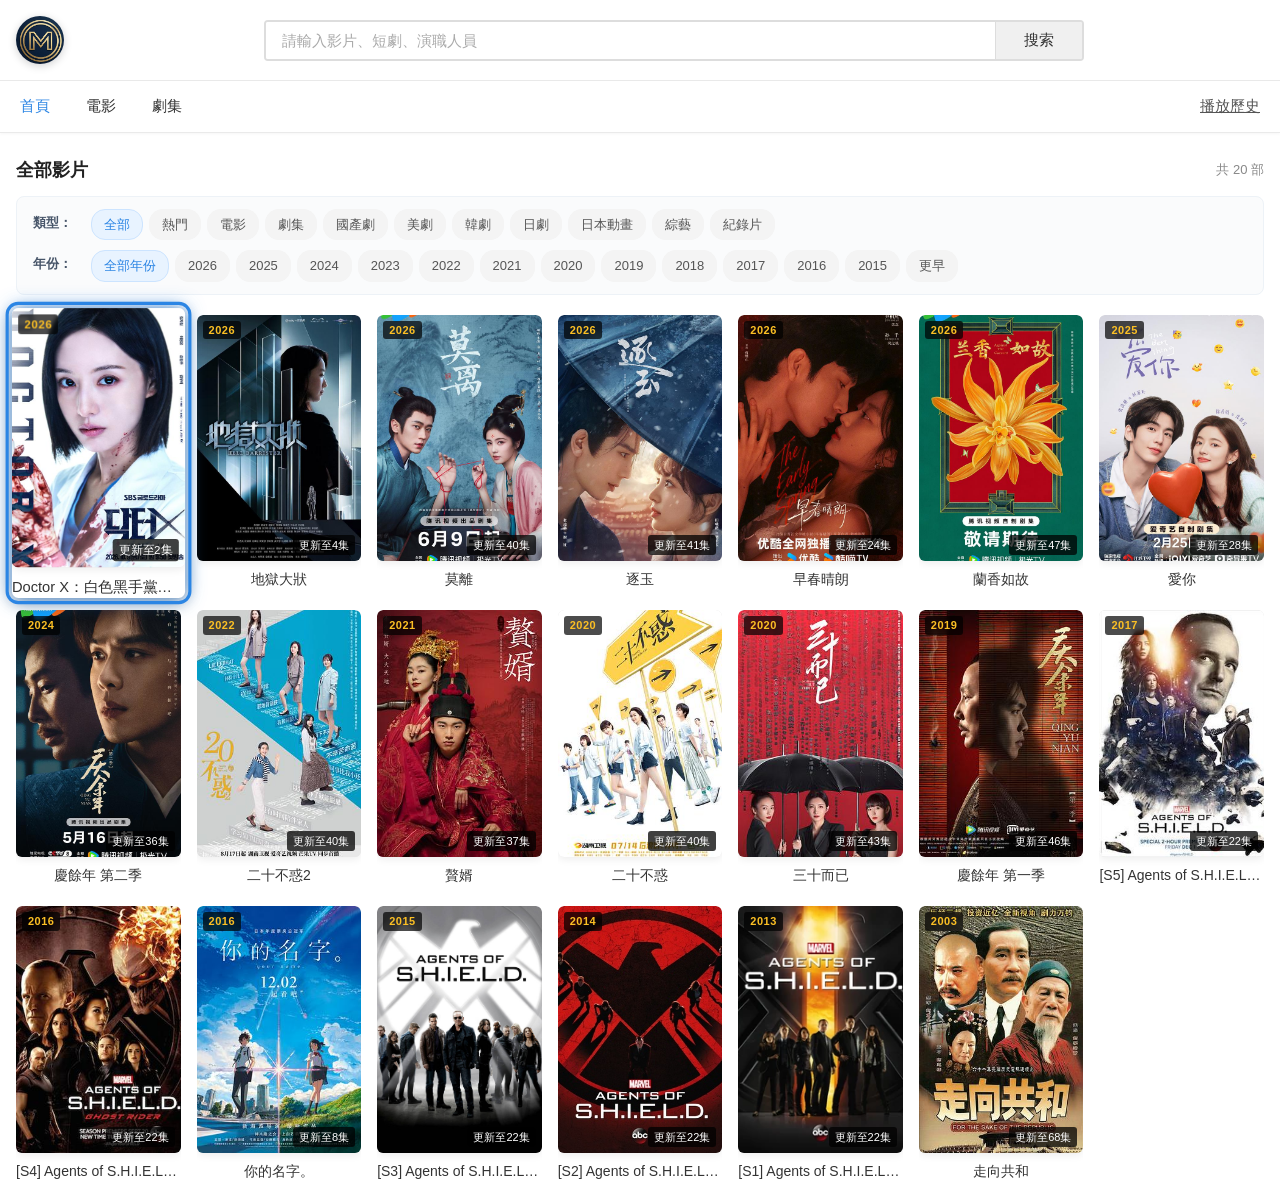
==== commit 934e20d1: "Update for TV Box" ====
--- a/index.html
+++ b/index.html
@@ -280,8 +280,19 @@
           </div>
           <div class="video-card-title" title="${video.title}">${video.title}</div>
         `;
+        card.setAttribute('tabindex', '0');
         grid.appendChild(card);
       });
+
+      // Auto-focus first video card for immediate TV Box remote control
+      if (!document.activeElement || document.activeElement === document.body) {
+        setTimeout(() => {
+          const firstCard = grid.querySelector('.video-card');
+          if (firstCard && typeof TvSpatialNav !== 'undefined') {
+            TvSpatialNav.focusElement(firstCard);
+          }
+        }, 120);
+      }
     }
 
     function renderCategorySubFilterUI() {
@@ -305,7 +316,14 @@
           btn.className = 'tag-pill' + (t === currentTag ? ' active' : '');
           btn.textContent = t;
           btn.style.cursor = 'pointer';
+          btn.setAttribute('tabindex', '0');
+          btn.setAttribute('role', 'button');
           btn.onclick = () => filterTag(t);
+          btn.onkeydown = (e) => {
+            if (e.key === 'Enter' || e.keyCode === 13 || e.keyCode === 23 || e.keyCode === 66) {
+              filterTag(t);
+            }
+          };
           subcatBar.appendChild(btn);
         });
       }
@@ -320,7 +338,14 @@
         btn.className = 'tag-pill' + (yr === currentYear ? ' active' : '');
         btn.textContent = yr;
         btn.style.cursor = 'pointer';
+        btn.setAttribute('tabindex', '0');
+        btn.setAttribute('role', 'button');
         btn.onclick = () => filterYear(yr);
+        btn.onkeydown = (e) => {
+          if (e.key === 'Enter' || e.keyCode === 13 || e.keyCode === 23 || e.keyCode === 66) {
+            filterYear(yr);
+          }
+        };
         yearBar.appendChild(btn);
       });
     }
--- a/css/style.css
+++ b/css/style.css
@@ -103,12 +103,54 @@
 }
 
 /* TV Box / Remote Focus Highlight */
-:focus-visible, .tv-focused {
+:focus-visible, .tv-focused,
+.video-card:focus, .tag-pill:focus, .episode-btn:focus,
+.btn-primary:focus, .btn-secondary:focus, .btn-outline:focus,
+.speed-badge:focus {
   outline: 3px solid #2b85e4 !important;
+  outline-offset: 3px !important;
+  box-shadow: 0 0 18px rgba(43, 133, 228, 0.8), 0 4px 16px rgba(0, 0, 0, 0.35) !important;
+  transform: scale(1.05);
+  z-index: 20;
+  transition: transform 0.15s ease, box-shadow 0.15s ease, outline 0.15s ease;
+}
+
+.player-wrapper:focus, .player-wrapper.tv-focused {
+  outline: 4px solid #2b85e4 !important;
   outline-offset: 2px !important;
-  box-shadow: 0 0 12px rgba(43, 133, 228, 0.6) !important;
-  transform: scale(1.03);
-}
+  box-shadow: 0 0 24px rgba(43, 133, 228, 0.85) !important;
+  transform: none !important;
+}
+
+/* TV Video Player OSD Toast for Remote Seek & Pause */
+.tv-player-toast {
+  position: absolute;
+  top: 50%;
+  left: 50%;
+  transform: translate(-50%, -50%);
+  background: rgba(15, 23, 42, 0.88);
+  color: #fff;
+  padding: 14px 28px;
+  border-radius: 10px;
+  font-size: 18px;
+  font-weight: bold;
+  letter-spacing: 1px;
+  display: flex;
+  align-items: center;
+  gap: 12px;
+  pointer-events: none;
+  z-index: 35;
+  opacity: 0;
+  transition: opacity 0.2s ease, transform 0.2s ease;
+  box-shadow: 0 10px 30px rgba(0, 0, 0, 0.7);
+  border: 1px solid rgba(255, 255, 255, 0.25);
+  backdrop-filter: blur(8px);
+}
+.tv-player-toast.show {
+  opacity: 1;
+  transform: translate(-50%, -50%) scale(1.02);
+}
+
 
 .search-box-wrap {
   flex: 1;
@@ -669,6 +711,74 @@
   border-radius: 4px;
   font-weight: normal;
 }
+
+.speed-badge {
+  display: inline-flex;
+  align-items: center;
+  gap: 5px;
+  font-size: 11px;
+  padding: 2px 7px;
+  border-radius: 4px;
+  font-weight: 600;
+  cursor: pointer;
+  user-select: none;
+  transition: all 0.2s ease;
+  line-height: 1.3;
+}
+.speed-badge.testing {
+  background: #f1f5f9;
+  color: #64748b;
+  border: 1px solid #cbd5e1;
+}
+.speed-badge.fast {
+  background: #ecfdf5;
+  color: #059669;
+  border: 1px solid #a7f3d0;
+}
+.speed-badge.medium {
+  background: #fefce8;
+  color: #ca8a04;
+  border: 1px solid #fde047;
+}
+.speed-badge.slow {
+  background: #fff7ed;
+  color: #ea580c;
+  border: 1px solid #fed7aa;
+}
+.speed-badge.error {
+  background: #fef2f2;
+  color: #dc2626;
+  border: 1px solid #fecaca;
+}
+.speed-dot {
+  width: 6px;
+  height: 6px;
+  border-radius: 50%;
+  display: inline-block;
+  flex-shrink: 0;
+}
+.speed-badge.testing .speed-dot {
+  background: #94a3b8;
+  animation: pulse-dot 1s infinite alternate;
+}
+.speed-badge.fast .speed-dot {
+  background: #10b981;
+}
+.speed-badge.medium .speed-dot {
+  background: #eab308;
+}
+.speed-badge.slow .speed-dot {
+  background: #f97316;
+}
+.speed-badge.error .speed-dot {
+  background: #ef4444;
+}
+
+@keyframes pulse-dot {
+  from { opacity: 0.3; transform: scale(0.8); }
+  to { opacity: 1; transform: scale(1.15); }
+}
+
 
 .episode-grid {
   display: grid;
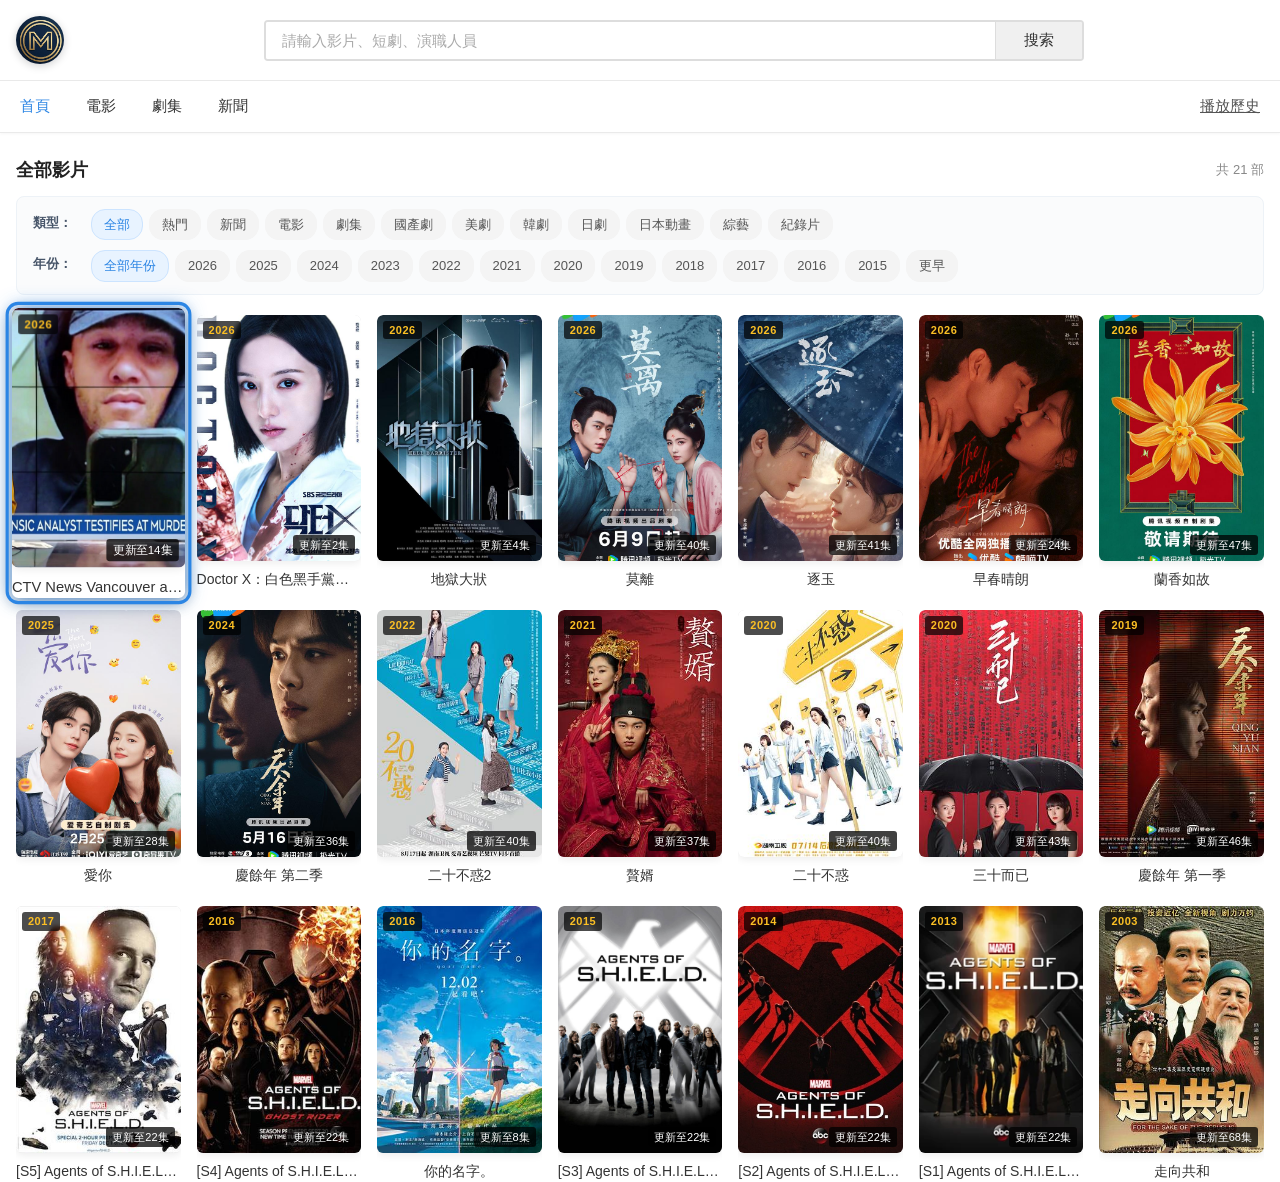
==== commit 841f6538: "feat: add CTV News Vancouver at Six with 方案A official embed and 新聞 category tag" ====
--- a/index.html
+++ b/index.html
@@ -35,6 +35,7 @@
         <li class="active"><a href="javascript:void(0)" onclick="filterCategory('all', this)">首頁</a></li>
         <li><a href="javascript:void(0)" onclick="filterCategory('電影', this)">電影</a></li>
         <li><a href="javascript:void(0)" onclick="filterCategory('劇集', this)">劇集</a></li>
+        <li><a href="javascript:void(0)" onclick="filterCategory('新聞', this)">新聞</a></li>
         <li class="nav-right">
           <a href="history.html" class="nav-history-link">播放歷史</a>
         </li>
@@ -110,7 +111,8 @@
 
     const SUBCATEGORIES = {
       "劇集": ["全部", "國產劇", "美劇", "英劇", "韓劇", "日劇", "港劇", "日本動畫", "綜藝", "紀錄片"],
-      "電影": ["全部", "最新", "經典", "華語", "歐美", "韓國", "日本", "動作", "喜劇", "愛情", "科幻", "懸疑", "恐怖"]
+      "電影": ["全部", "最新", "經典", "華語", "歐美", "韓國", "日本", "動作", "喜劇", "愛情", "科幻", "懸疑", "恐怖"],
+      "新聞": ["全部", "CTV Vancouver", "Vancouver at Six", "CityNews", "本地新聞", "加國新聞"]
     };
 
     const YEARS = [
@@ -124,10 +126,12 @@
       // Check query param for category
       const urlCat = getUrlParam('cat');
       if (urlCat) {
-        if (urlCat.includes('電影') || urlCat.includes('電影')) {
+        if (urlCat.includes('電影')) {
           currentCategory = '電影';
-        } else if (urlCat.includes('劇') || urlCat.includes('劇')) {
+        } else if (urlCat.includes('劇')) {
           currentCategory = '劇集';
+        } else if (urlCat.includes('新聞') || urlCat.toLowerCase().includes('news')) {
+          currentCategory = '新聞';
         }
         updateNavActive();
       }
@@ -158,6 +162,7 @@
         if (currentCategory === 'all' && txt === '首頁') li.classList.add('active');
         else if (currentCategory === '電影' && txt === '電影') li.classList.add('active');
         else if (currentCategory === '劇集' && txt === '劇集') li.classList.add('active');
+        else if (currentCategory === '新聞' && txt === '新聞') li.classList.add('active');
         else li.classList.remove('active');
       });
       document.getElementById('currentCategoryTitle').textContent = currentCategory === 'all' ? '全部影片' : currentCategory;
@@ -260,7 +265,15 @@
       filtered.forEach(video => {
         const card = document.createElement('a');
         card.className = 'video-card';
-        card.href = `play.html?id=${encodeURIComponent(video.id)}`;
+
+        const hist = WatchHistory.get(video.id);
+        let href = `play.html?id=${encodeURIComponent(video.id)}`;
+        let historyBadge = '';
+        if (hist && hist.currentTime > 5) {
+          href += `&src=${hist.sourceIndex}&ep=${hist.epIndex}&t=${hist.currentTime}`;
+          historyBadge = `<span class="poster-history-badge">看到 ${formatTime(hist.currentTime)}</span>`;
+        }
+        card.href = href;
 
         let epBadge = '';
         if (video.sources && video.sources.length > 0) {
@@ -276,7 +289,7 @@
           <div class="poster-wrap">
             <img src="${posterUrl}" alt="${video.title}" loading="lazy" referrerpolicy="no-referrer" onerror="this.src='${APP_CONFIG.DEFAULT_FALLBACK_POSTER}'">
             ${yearBadge}
-            ${epBadge ? `<span class="poster-badge">${epBadge}</span>` : ''}
+            ${historyBadge ? historyBadge : (epBadge ? `<span class="poster-badge">${epBadge}</span>` : '')}
           </div>
           <div class="video-card-title" title="${video.title}">${video.title}</div>
         `;
@@ -303,8 +316,10 @@
         tagList = SUBCATEGORIES['劇集'];
       } else if (currentCategory === '電影') {
         tagList = SUBCATEGORIES['電影'];
+      } else if (currentCategory === '新聞') {
+        tagList = SUBCATEGORIES['新聞'];
       } else {
-        tagList = ["全部", "熱門", "電影", "劇集", "國產劇", "美劇", "韓劇", "日劇", "日本動畫", "綜藝", "紀錄片"];
+        tagList = ["全部", "熱門", "新聞", "電影", "劇集", "國產劇", "美劇", "韓劇", "日劇", "日本動畫", "綜藝", "紀錄片"];
       }
 
       // Render top subcat strip
--- a/css/style.css
+++ b/css/style.css
@@ -369,6 +369,21 @@
   z-index: 1;
 }
 
+.poster-history-badge {
+  position: absolute;
+  right: 6px;
+  bottom: 6px;
+  background: rgba(43, 133, 228, 0.92);
+  color: #fff;
+  font-size: 11px;
+  font-weight: bold;
+  padding: 2px 6px;
+  border-radius: 3px;
+  z-index: 1;
+  box-shadow: 0 2px 6px rgba(0, 0, 0, 0.3);
+}
+
+
 .video-card-title {
   font-size: 14px;
   color: #333;
@@ -545,12 +560,172 @@
   margin-bottom: 16px;
 }
 
-.player-wrapper video {
+.player-wrapper video,
+.player-wrapper iframe {
   width: 100%;
   height: 100%;
   object-fit: contain;
   background: #000;
-}
+  border: none;
+}
+
+/* Player Top Floating Bar (Brightness & Fullscreen) */
+.player-top-floating-bar {
+  position: absolute;
+  top: 14px;
+  right: 14px;
+  display: flex;
+  align-items: center;
+  gap: 8px;
+  z-index: 9999;
+  -webkit-transform: translate3d(0, 0, 100px);
+  transform: translate3d(0, 0, 100px);
+  pointer-events: auto;
+}
+
+.player-float-btn,
+.player-fs-btn {
+  background: rgba(0, 0, 0, 0.65);
+  color: #fff;
+  border: 1px solid rgba(255, 255, 255, 0.35);
+  border-radius: 6px;
+  padding: 6px 12px;
+  font-size: 12px;
+  font-weight: 600;
+  display: inline-flex;
+  align-items: center;
+  gap: 5px;
+  cursor: pointer;
+  backdrop-filter: blur(6px);
+  transition: all 0.2s ease;
+  user-select: none;
+}
+
+.player-float-btn:hover, .player-float-btn:focus, .player-float-btn.tv-focused,
+.player-fs-btn:hover, .player-fs-btn:focus, .player-fs-btn.tv-focused {
+  background: rgba(43, 133, 228, 0.95);
+  border-color: #fff;
+  transform: scale(1.05);
+  outline: none;
+}
+
+/* Brightness Toolbar under player */
+.brightness-toolbar {
+  display: inline-flex;
+  align-items: center;
+  gap: 5px;
+  background: #ffffff;
+  padding: 3px 8px;
+  border-radius: 6px;
+  border: 1px solid #cce0ff;
+  box-shadow: 0 1px 3px rgba(0, 0, 0, 0.04);
+}
+
+.brightness-label {
+  font-weight: 600;
+  color: #1e6bb8;
+  font-size: 12px;
+  margin-right: 2px;
+  user-select: none;
+  white-space: nowrap;
+}
+
+.brightness-btn-step {
+  width: 22px;
+  height: 22px;
+  display: inline-flex;
+  align-items: center;
+  justify-content: center;
+  background: #f1f5f9;
+  border: 1px solid #cbd5e1;
+  border-radius: 4px;
+  color: #334155;
+  font-weight: bold;
+  font-size: 14px;
+  cursor: pointer;
+  transition: all 0.15s ease;
+  line-height: 1;
+}
+
+.brightness-btn-step:hover,
+.brightness-btn-step:focus,
+.brightness-btn-step.tv-focused {
+  background: #2b85e4;
+  color: #fff;
+  border-color: #2b85e4;
+  outline: none;
+}
+
+.brightness-val {
+  font-weight: 700;
+  min-width: 42px;
+  text-align: center;
+  color: #0f172a;
+  font-size: 12px;
+  user-select: none;
+}
+
+.brightness-preset-group {
+  display: inline-flex;
+  align-items: center;
+  gap: 4px;
+  margin-left: 3px;
+}
+
+.brightness-btn-preset {
+  background: #f8fafc;
+  border: 1px solid #cbd5e1;
+  border-radius: 4px;
+  padding: 2px 7px;
+  font-size: 11px;
+  font-weight: 500;
+  color: #475569;
+  cursor: pointer;
+  transition: all 0.15s ease;
+  white-space: nowrap;
+}
+
+.brightness-btn-preset:hover,
+.brightness-btn-preset:focus,
+.brightness-btn-preset.tv-focused {
+  background: #e2e8f0;
+  color: #0f172a;
+  outline: none;
+}
+
+.brightness-btn-preset.active {
+  background: #2b85e4;
+  color: #ffffff;
+  border-color: #2b85e4;
+  font-weight: 600;
+}
+
+/* Fullscreen Styles for Player Wrapper */
+.player-wrapper:fullscreen,
+.player-wrapper:-webkit-full-screen,
+.player-wrapper:-moz-full-screen {
+  width: 100vw !important;
+  height: 100vh !important;
+  max-width: none !important;
+  max-height: none !important;
+  margin: 0 !important;
+  border-radius: 0 !important;
+  background: #000 !important;
+  z-index: 99999 !important;
+}
+
+.player-wrapper:fullscreen video,
+.player-wrapper:fullscreen iframe,
+.player-wrapper:-webkit-full-screen video,
+.player-wrapper:-webkit-full-screen iframe,
+.player-wrapper:-moz-full-screen video,
+.player-wrapper:-moz-full-screen iframe {
+  width: 100vw !important;
+  height: 100vh !important;
+  max-height: none !important;
+  object-fit: contain !important;
+}
+
 
 .player-loading-overlay {
   position: absolute;
@@ -580,6 +755,26 @@
 
 .center-play-overlay:hover {
   background: rgba(0, 0, 0, 0.25);
+}
+
+.center-play-overlay:focus,
+.center-play-overlay.tv-focused {
+  outline: none;
+  background: rgba(0, 0, 0, 0.25);
+}
+
+.center-play-overlay:focus .center-play-icon,
+.center-play-overlay.tv-focused .center-play-icon {
+  transform: scale(1.18);
+  background: #1b6ac2;
+  box-shadow: 0 0 0 4px #ffffff, 0 0 28px rgba(43, 133, 228, 0.95);
+}
+
+.center-play-overlay:focus .center-play-text,
+.center-play-overlay.tv-focused .center-play-text {
+  color: #fff;
+  font-weight: 600;
+  text-shadow: 0 0 10px rgba(43, 133, 228, 0.9);
 }
 
 .center-play-icon {
@@ -591,7 +786,7 @@
   align-items: center;
   justify-content: center;
   box-shadow: 0 4px 20px rgba(0, 0, 0, 0.5);
-  transition: transform 0.2s ease, background 0.2s ease;
+  transition: transform 0.2s ease, background 0.2s ease, box-shadow 0.2s ease;
 }
 
 .center-play-icon svg {
@@ -1071,4 +1266,26 @@
   .search-box-wrap {
     width: 100%;
   }
-}
+  #currentPlayStatus {
+    flex-direction: column;
+    align-items: stretch !important;
+    gap: 10px !important;
+  }
+  .brightness-toolbar {
+    width: 100%;
+    justify-content: space-between;
+    box-sizing: border-box;
+    padding: 6px 10px;
+    flex-wrap: wrap;
+    gap: 6px;
+  }
+  .brightness-btn-step {
+    width: 28px;
+    height: 28px;
+    font-size: 16px;
+  }
+  .brightness-btn-preset {
+    padding: 4px 8px;
+    font-size: 12px;
+  }
+}
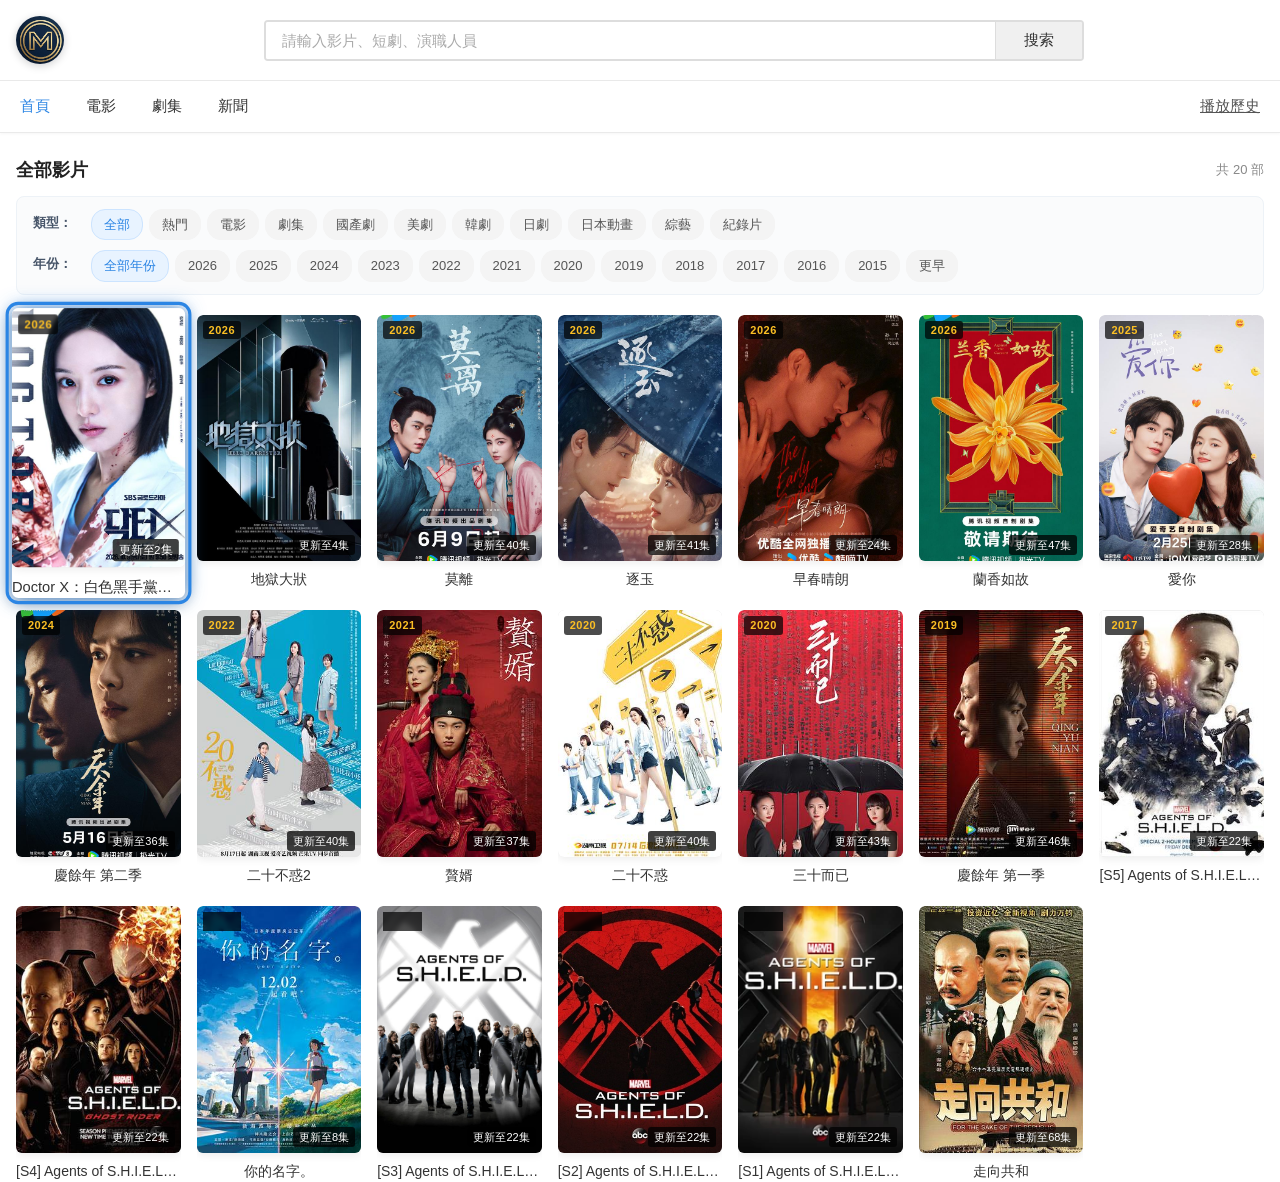
==== commit 10b79597: "fix: remove plan B, apply CTV News logo poster, and hide news from home page" ====
--- a/index.html
+++ b/index.html
@@ -190,6 +190,9 @@
       // Category filter
       if (currentCategory !== 'all') {
         filtered = filtered.filter(v => (v.category || '').includes(currentCategory));
+      } else {
+        // 首頁主選單隱藏「新聞」分類，新聞僅在進入專屬「新聞」分類時顯示
+        filtered = filtered.filter(v => (v.category || '') !== '新聞');
       }
 
       // Tag / Subcategory filter
@@ -319,7 +322,7 @@
       } else if (currentCategory === '新聞') {
         tagList = SUBCATEGORIES['新聞'];
       } else {
-        tagList = ["全部", "熱門", "新聞", "電影", "劇集", "國產劇", "美劇", "韓劇", "日劇", "日本動畫", "綜藝", "紀錄片"];
+        tagList = ["全部", "熱門", "電影", "劇集", "國產劇", "美劇", "韓劇", "日劇", "日本動畫", "綜藝", "紀錄片"];
       }
 
       // Render top subcat strip
--- a/css/style.css
+++ b/css/style.css
@@ -558,6 +558,13 @@
   overflow: hidden;
   box-shadow: 0 4px 16px rgba(0, 0, 0, 0.2);
   margin-bottom: 16px;
+  transition: min-height 0.3s ease, height 0.3s ease;
+}
+
+.player-wrapper.is-embed-mode {
+  aspect-ratio: auto;
+  min-height: 580px;
+  height: 68vh;
 }
 
 .player-wrapper video,
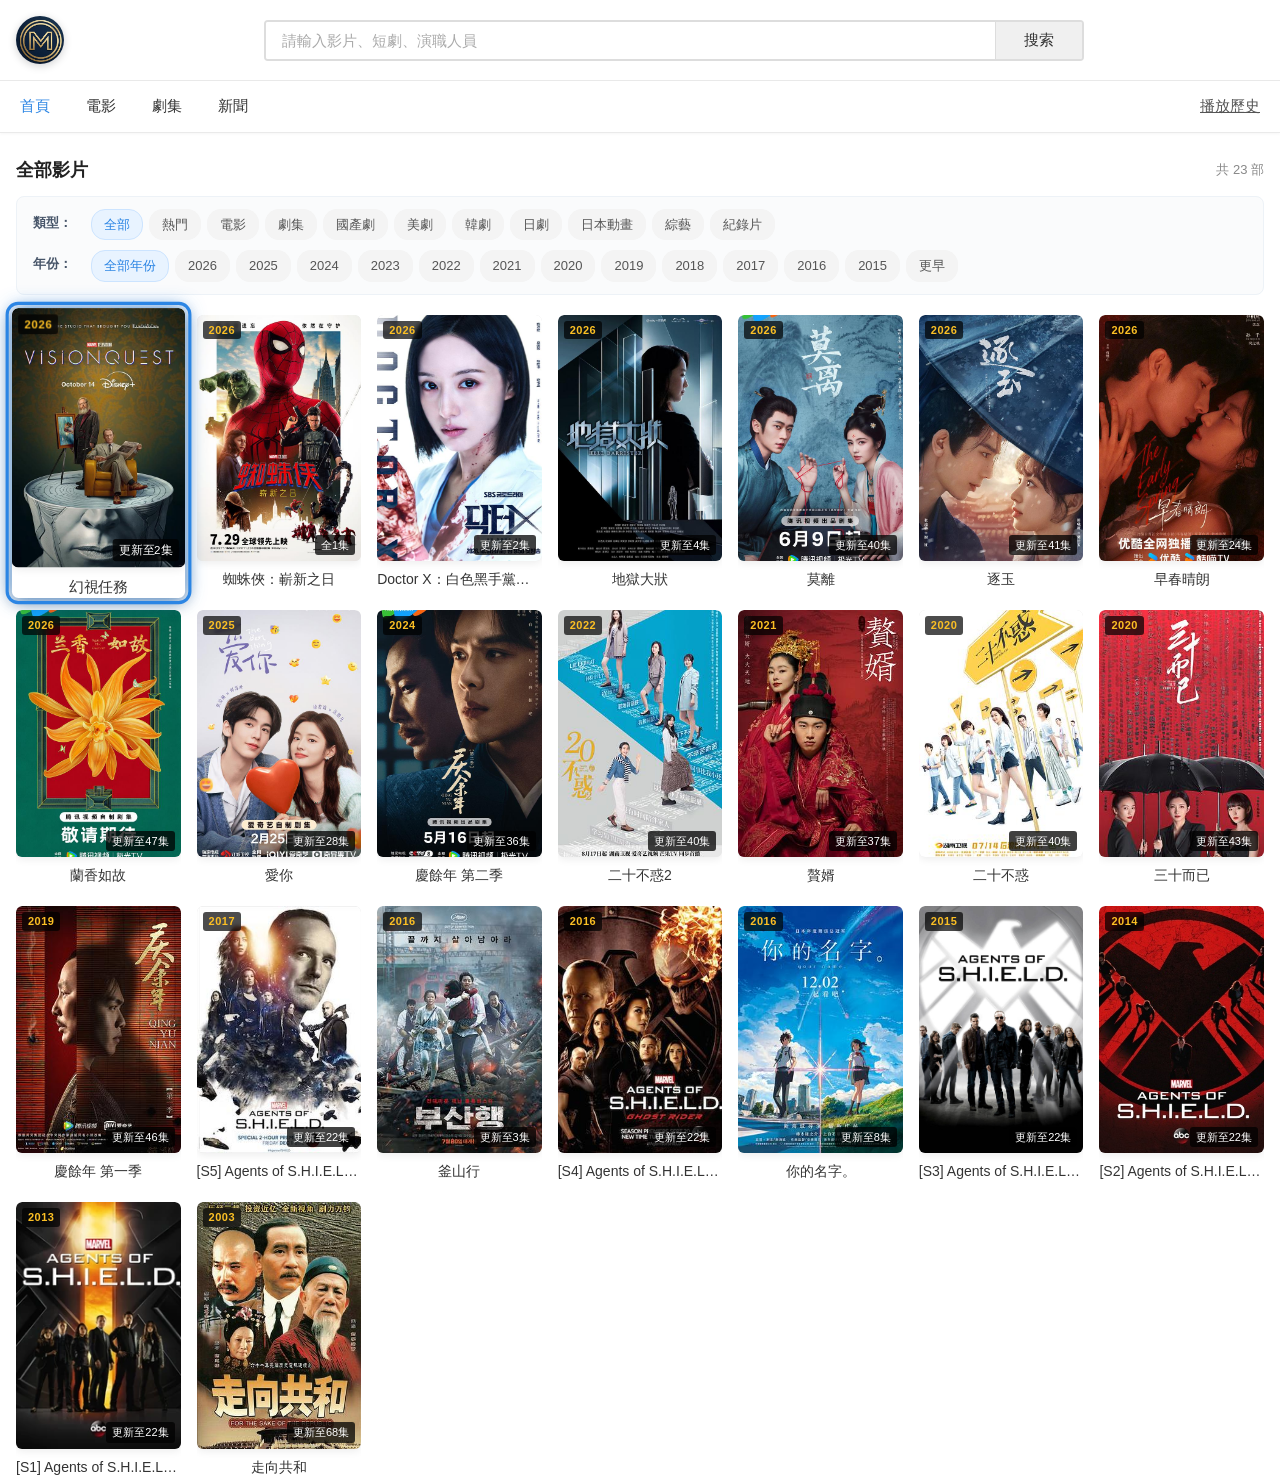
==== commit 09730c15: "Update - resume play" ====
--- a/index.html
+++ b/index.html
@@ -273,7 +273,7 @@
         let href = `play.html?id=${encodeURIComponent(video.id)}`;
         let historyBadge = '';
         if (hist && hist.currentTime > 5) {
-          href += `&src=${hist.sourceIndex}&ep=${hist.epIndex}&t=${hist.currentTime}`;
+          href += `&src=${hist.sourceIndex}&ep=${hist.epIndex}`;
           historyBadge = `<span class="poster-history-badge">看到 ${formatTime(hist.currentTime)}</span>`;
         }
         card.href = href;
--- a/css/style.css
+++ b/css/style.css
@@ -563,8 +563,10 @@
 
 .player-wrapper.is-embed-mode {
   aspect-ratio: auto;
-  min-height: 580px;
+  min-height: 520px;
   height: 68vh;
+  max-height: 85vh;
+  background: #111;
 }
 
 .player-wrapper video,
@@ -574,6 +576,11 @@
   object-fit: contain;
   background: #000;
   border: none;
+}
+
+.player-wrapper.is-embed-mode iframe {
+  transform-origin: 0 0;
+  transition: transform 0.2s ease, width 0.2s ease, height 0.2s ease;
 }
 
 /* Player Top Floating Bar (Brightness & Fullscreen) */
